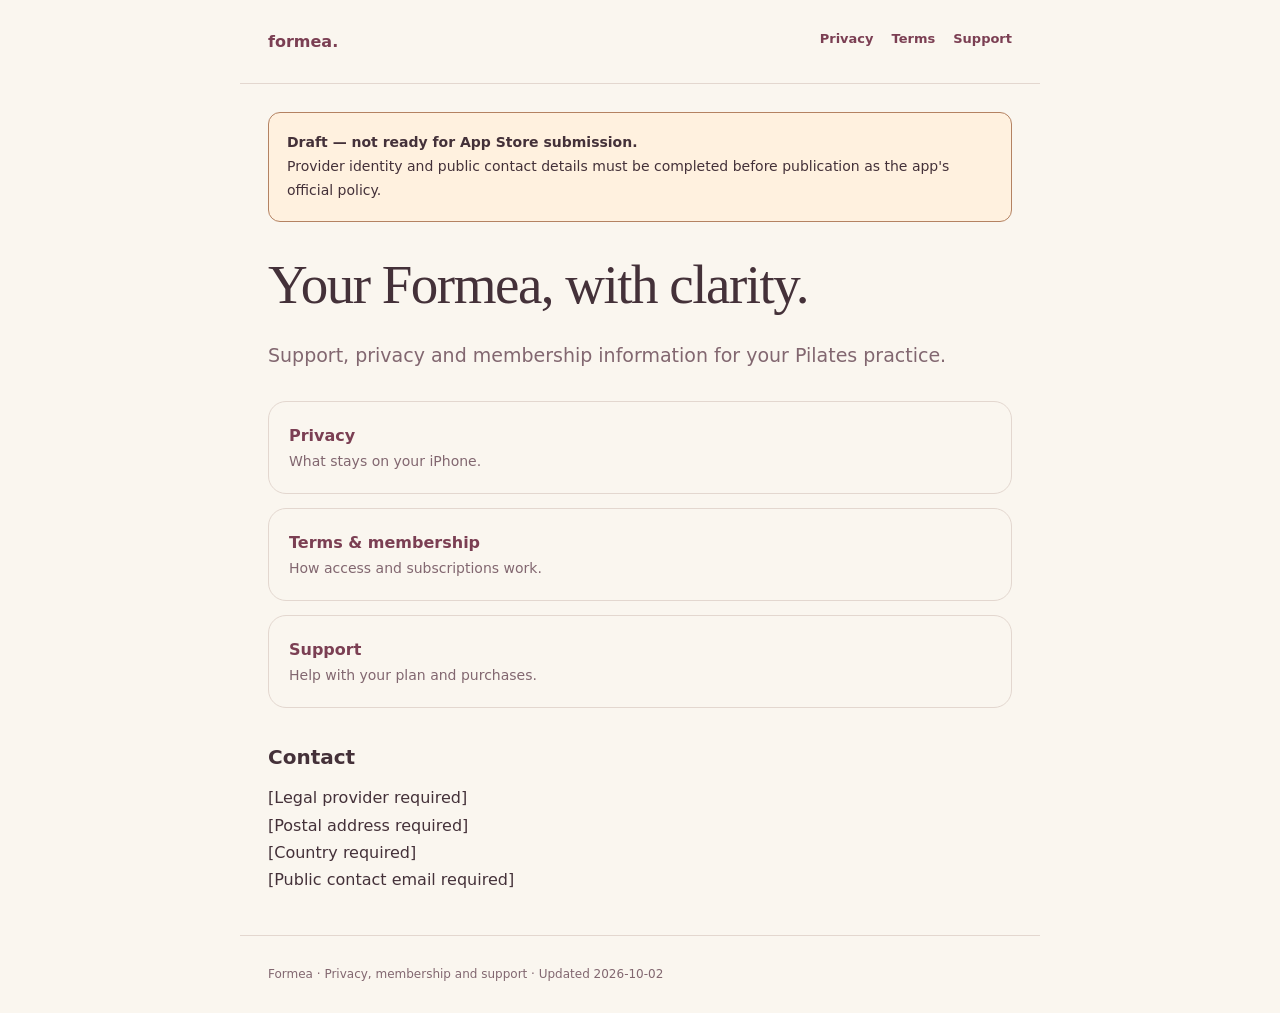
==== site/index.html @ febbce37 "Prepare audited Formea privacy, membership and support drafts" ====
<!doctype html><html lang="en"><head><meta charset="utf-8"><meta name="viewport" content="width=device-width,initial-scale=1"><title>Your Formea, with clarity. · Formea</title><link rel="stylesheet" href="style.css"></head><body><header><a href="index.html">formea.</a><nav aria-label="Information"><a href="privacy.html">Privacy</a><a href="terms.html">Terms</a><a href="support.html">Support</a></nav></header><main><aside class="draft"><strong>Draft — not ready for App Store submission.</strong><br>Provider identity and public contact details must be completed before publication as the app's official policy.</aside><h1>Your Formea, with clarity.</h1><p class="lead">Support, privacy and membership information for your Pilates practice.</p><div class="cards"><a href="privacy.html"><strong>Privacy</strong><span>What stays on your iPhone.</span></a><a href="terms.html"><strong>Terms & membership</strong><span>How access and subscriptions work.</span></a><a href="support.html"><strong>Support</strong><span>Help with your plan and purchases.</span></a></div><h2>Contact</h2><p>[Legal provider required]<br>[Postal address required]<br>[Country required]<br>[Public contact email required]</p></main><footer>Formea · Privacy, membership and support · Updated 2026-10-02</footer></body></html>
---- site/style.css ----
*{box-sizing:border-box}body{margin:0;background:#faf6ef;color:#443139;font-family:system-ui,-apple-system,sans-serif;line-height:1.7}header,main,footer{max-width:800px;margin:auto;padding:28px}header{display:flex;justify-content:space-between;gap:20px;border-bottom:1px solid #e3d7cf}header a{font-weight:650;text-decoration:none}nav{display:flex;gap:18px;font-size:13px}a{color:#7b3f53;text-underline-offset:4px}h1{font-family:Georgia,serif;font-weight:400;letter-spacing:-1.5px;font-size:clamp(36px,6vw,55px);line-height:1.12;margin:32px 0 24px}h2{font-size:20px;margin:36px 0 12px;line-height:1.3}.lead{font-size:19px;color:#826770}p{margin:14px 0}.draft{border:1px solid #b48262;background:#fff1df;padding:18px;border-radius:12px;font-size:14px}.cards{display:grid;gap:14px;margin:30px 0}.cards a{border:1px solid #e3d7cf;border-radius:18px;padding:20px;text-decoration:none}.cards strong,.cards span{display:block}.cards span{font-size:14px;color:#826770}footer{font-size:12px;color:#826770;border-top:1px solid #e3d7cf}@media(max-width:480px){header{display:block}nav{margin-top:12px}main{padding:20px}}
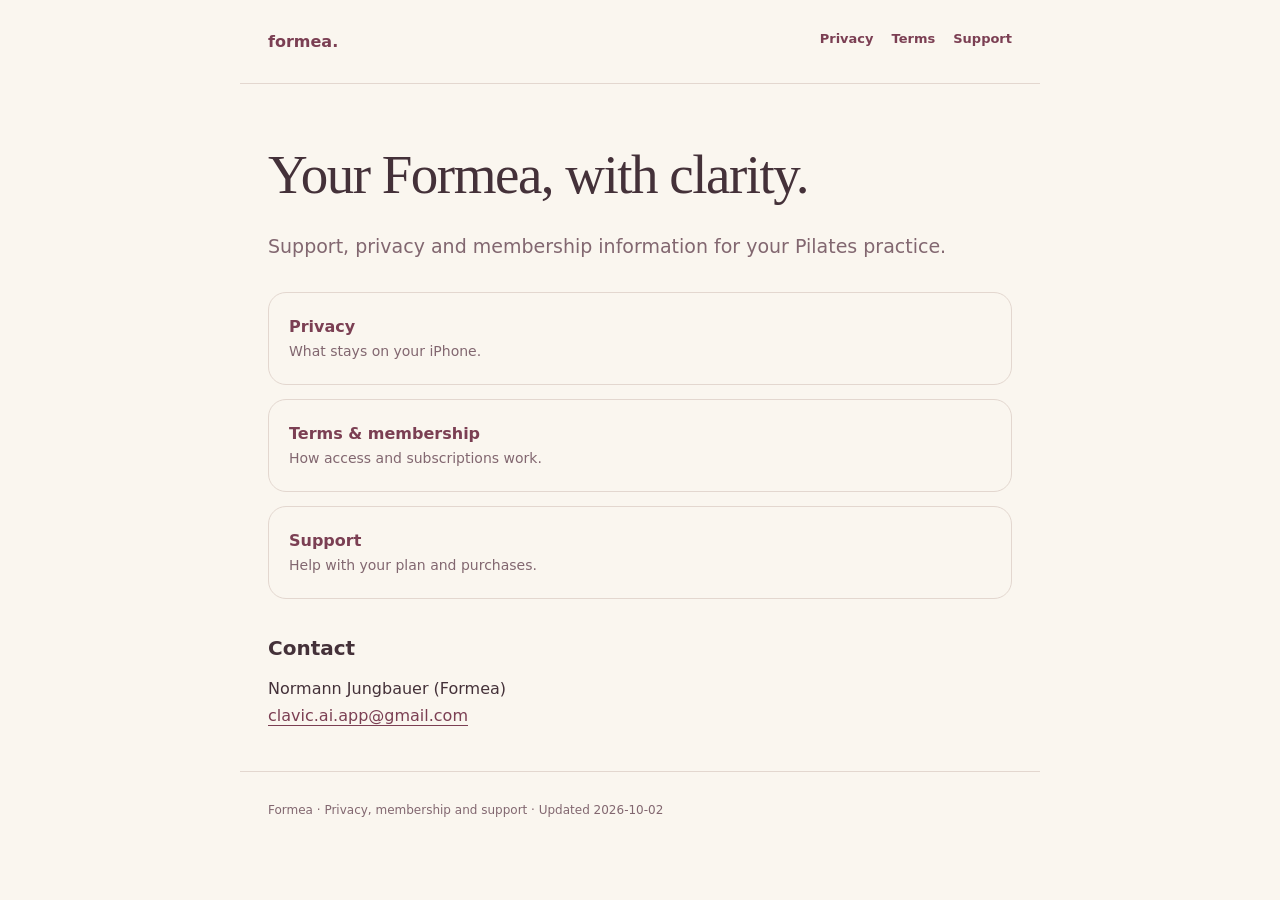
==== commit 7cf9472a: "Identify Formea provider and publish contact information" ====
--- a/site/index.html
+++ b/site/index.html
@@ -1 +1 @@
-<!doctype html><html lang="en"><head><meta charset="utf-8"><meta name="viewport" content="width=device-width,initial-scale=1"><title>Your Formea, with clarity. · Formea</title><link rel="stylesheet" href="style.css"></head><body><header><a href="index.html">formea.</a><nav aria-label="Information"><a href="privacy.html">Privacy</a><a href="terms.html">Terms</a><a href="support.html">Support</a></nav></header><main><aside class="draft"><strong>Draft — not ready for App Store submission.</strong><br>Provider identity and public contact details must be completed before publication as the app's official policy.</aside><h1>Your Formea, with clarity.</h1><p class="lead">Support, privacy and membership information for your Pilates practice.</p><div class="cards"><a href="privacy.html"><strong>Privacy</strong><span>What stays on your iPhone.</span></a><a href="terms.html"><strong>Terms & membership</strong><span>How access and subscriptions work.</span></a><a href="support.html"><strong>Support</strong><span>Help with your plan and purchases.</span></a></div><h2>Contact</h2><p>[Legal provider required]<br>[Postal address required]<br>[Country required]<br>[Public contact email required]</p></main><footer>Formea · Privacy, membership and support · Updated 2026-10-02</footer></body></html>+<!doctype html><html lang="en"><head><meta charset="utf-8"><meta name="viewport" content="width=device-width,initial-scale=1"><title>Your Formea, with clarity. · Formea</title><link rel="stylesheet" href="style.css"></head><body><header><a href="index.html">formea.</a><nav aria-label="Information"><a href="privacy.html">Privacy</a><a href="terms.html">Terms</a><a href="support.html">Support</a></nav></header><main><h1>Your Formea, with clarity.</h1><p class="lead">Support, privacy and membership information for your Pilates practice.</p><div class="cards"><a href="privacy.html"><strong>Privacy</strong><span>What stays on your iPhone.</span></a><a href="terms.html"><strong>Terms & membership</strong><span>How access and subscriptions work.</span></a><a href="support.html"><strong>Support</strong><span>Help with your plan and purchases.</span></a></div><h2>Contact</h2><p>Normann Jungbauer (Formea)<br><a href="mailto:clavic.ai.app@gmail.com">clavic.ai.app@gmail.com</a></p></main><footer>Formea · Privacy, membership and support · Updated 2026-10-02</footer></body></html>
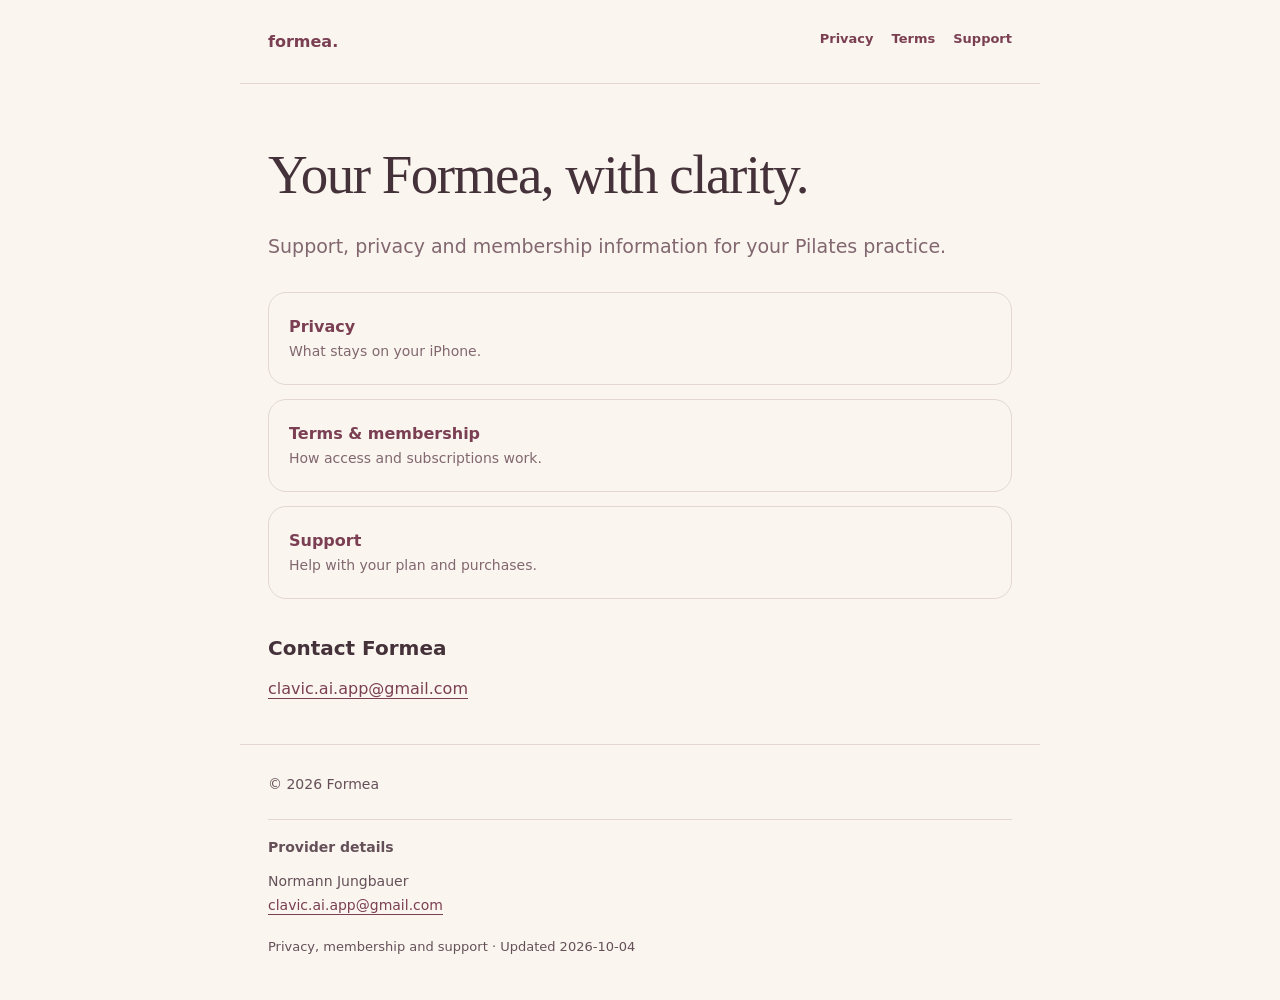
==== commit a8c802c5: "Keep Formea branding prominent and provider details in document footers" ====
--- a/site/index.html
+++ b/site/index.html
@@ -1 +1 @@
-<!doctype html><html lang="en"><head><meta charset="utf-8"><meta name="viewport" content="width=device-width,initial-scale=1"><title>Your Formea, with clarity. · Formea</title><link rel="stylesheet" href="style.css"></head><body><header><a href="index.html">formea.</a><nav aria-label="Information"><a href="privacy.html">Privacy</a><a href="terms.html">Terms</a><a href="support.html">Support</a></nav></header><main><h1>Your Formea, with clarity.</h1><p class="lead">Support, privacy and membership information for your Pilates practice.</p><div class="cards"><a href="privacy.html"><strong>Privacy</strong><span>What stays on your iPhone.</span></a><a href="terms.html"><strong>Terms & membership</strong><span>How access and subscriptions work.</span></a><a href="support.html"><strong>Support</strong><span>Help with your plan and purchases.</span></a></div><h2>Contact</h2><p>Normann Jungbauer (Formea)<br><a href="mailto:clavic.ai.app@gmail.com">clavic.ai.app@gmail.com</a></p></main><footer>Formea · Privacy, membership and support · Updated 2026-10-02</footer></body></html>+<!doctype html><html lang="en"><head><meta charset="utf-8"><meta name="viewport" content="width=device-width,initial-scale=1"><title>Your Formea, with clarity. · Formea</title><link rel="stylesheet" href="style.css"></head><body><header><a href="index.html">formea.</a><nav aria-label="Information"><a href="privacy.html">Privacy</a><a href="terms.html">Terms</a><a href="support.html">Support</a></nav></header><main><h1>Your Formea, with clarity.</h1><p class="lead">Support, privacy and membership information for your Pilates practice.</p><div class="cards"><a href="privacy.html"><strong>Privacy</strong><span>What stays on your iPhone.</span></a><a href="terms.html"><strong>Terms & membership</strong><span>How access and subscriptions work.</span></a><a href="support.html"><strong>Support</strong><span>Help with your plan and purchases.</span></a></div><h2>Contact Formea</h2><p><a href="mailto:clavic.ai.app@gmail.com">clavic.ai.app@gmail.com</a></p></main><footer><p class="copyright">© 2026 Formea</p><section class="provider" id="provider-details" aria-labelledby="provider-heading"><h2 id="provider-heading">Provider details</h2><p>Normann Jungbauer<br><a href="mailto:clavic.ai.app@gmail.com">clavic.ai.app@gmail.com</a></p></section><p class="updated">Privacy, membership and support · Updated 2026-10-04</p></footer></body></html>
--- a/site/style.css
+++ b/site/style.css
@@ -1 +1 @@
-*{box-sizing:border-box}body{margin:0;background:#faf6ef;color:#443139;font-family:system-ui,-apple-system,sans-serif;line-height:1.7}header,main,footer{max-width:800px;margin:auto;padding:28px}header{display:flex;justify-content:space-between;gap:20px;border-bottom:1px solid #e3d7cf}header a{font-weight:650;text-decoration:none}nav{display:flex;gap:18px;font-size:13px}a{color:#7b3f53;text-underline-offset:4px}h1{font-family:Georgia,serif;font-weight:400;letter-spacing:-1.5px;font-size:clamp(36px,6vw,55px);line-height:1.12;margin:32px 0 24px}h2{font-size:20px;margin:36px 0 12px;line-height:1.3}.lead{font-size:19px;color:#826770}p{margin:14px 0}.draft{border:1px solid #b48262;background:#fff1df;padding:18px;border-radius:12px;font-size:14px}.cards{display:grid;gap:14px;margin:30px 0}.cards a{border:1px solid #e3d7cf;border-radius:18px;padding:20px;text-decoration:none}.cards strong,.cards span{display:block}.cards span{font-size:14px;color:#826770}footer{font-size:12px;color:#826770;border-top:1px solid #e3d7cf}@media(max-width:480px){header{display:block}nav{margin-top:12px}main{padding:20px}}+*{box-sizing:border-box}body{margin:0;background:#faf6ef;color:#443139;font-family:system-ui,-apple-system,sans-serif;line-height:1.7}header,main,footer{max-width:800px;margin:auto;padding:28px}header{display:flex;justify-content:space-between;gap:20px;border-bottom:1px solid #e3d7cf}header a{font-weight:650;text-decoration:none}nav{display:flex;gap:18px;font-size:13px}a{color:#7b3f53;text-underline-offset:4px}h1{font-family:Georgia,serif;font-weight:400;letter-spacing:-1.5px;font-size:clamp(36px,6vw,55px);line-height:1.12;margin:32px 0 24px}h2{font-size:20px;margin:36px 0 12px;line-height:1.3}.lead{font-size:19px;color:#826770}p{margin:14px 0}.draft{border:1px solid #b48262;background:#fff1df;padding:18px;border-radius:12px;font-size:14px}.cards{display:grid;gap:14px;margin:30px 0}.cards a{border:1px solid #e3d7cf;border-radius:18px;padding:20px;text-decoration:none}.cards strong,.cards span{display:block}.cards span{font-size:14px;color:#826770}footer{font-size:14px;color:#655059;border-top:1px solid #e3d7cf}footer .copyright{margin:0}footer .provider{margin-top:22px;padding-top:18px;border-top:1px solid #e3d7cf}footer h2{font-size:14px;font-weight:600;margin:0 0 8px}footer .updated{font-size:13px;margin-top:18px}@media(max-width:480px){header{display:block}nav{margin-top:12px}main{padding:20px}}
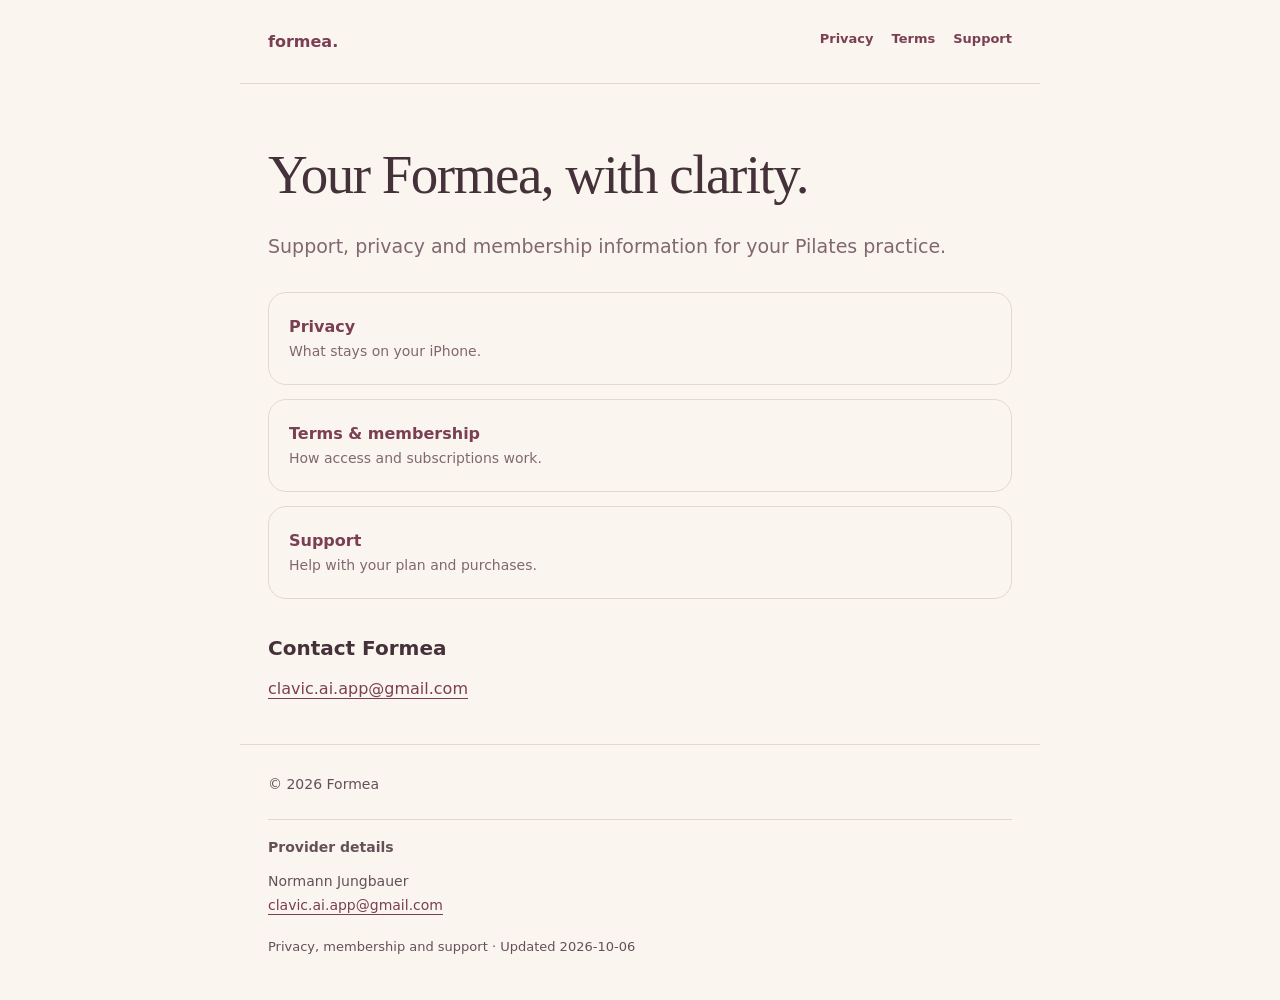
==== commit 0cedb2dd: "Publish current RevenueCat disclosures and extra workout terms" ====
--- a/site/index.html
+++ b/site/index.html
@@ -1 +1 @@
-<!doctype html><html lang="en"><head><meta charset="utf-8"><meta name="viewport" content="width=device-width,initial-scale=1"><title>Your Formea, with clarity. · Formea</title><link rel="stylesheet" href="style.css"></head><body><header><a href="index.html">formea.</a><nav aria-label="Information"><a href="privacy.html">Privacy</a><a href="terms.html">Terms</a><a href="support.html">Support</a></nav></header><main><h1>Your Formea, with clarity.</h1><p class="lead">Support, privacy and membership information for your Pilates practice.</p><div class="cards"><a href="privacy.html"><strong>Privacy</strong><span>What stays on your iPhone.</span></a><a href="terms.html"><strong>Terms & membership</strong><span>How access and subscriptions work.</span></a><a href="support.html"><strong>Support</strong><span>Help with your plan and purchases.</span></a></div><h2>Contact Formea</h2><p><a href="mailto:clavic.ai.app@gmail.com">clavic.ai.app@gmail.com</a></p></main><footer><p class="copyright">© 2026 Formea</p><section class="provider" id="provider-details" aria-labelledby="provider-heading"><h2 id="provider-heading">Provider details</h2><p>Normann Jungbauer<br><a href="mailto:clavic.ai.app@gmail.com">clavic.ai.app@gmail.com</a></p></section><p class="updated">Privacy, membership and support · Updated 2026-10-04</p></footer></body></html>+<!doctype html><html lang="en"><head><meta charset="utf-8"><meta name="viewport" content="width=device-width,initial-scale=1"><title>Your Formea, with clarity. · Formea</title><link rel="stylesheet" href="style.css"></head><body><header><a href="index.html">formea.</a><nav aria-label="Information"><a href="privacy.html">Privacy</a><a href="terms.html">Terms</a><a href="support.html">Support</a></nav></header><main><h1>Your Formea, with clarity.</h1><p class="lead">Support, privacy and membership information for your Pilates practice.</p><div class="cards"><a href="privacy.html"><strong>Privacy</strong><span>What stays on your iPhone.</span></a><a href="terms.html"><strong>Terms & membership</strong><span>How access and subscriptions work.</span></a><a href="support.html"><strong>Support</strong><span>Help with your plan and purchases.</span></a></div><h2>Contact Formea</h2><p><a href="mailto:clavic.ai.app@gmail.com">clavic.ai.app@gmail.com</a></p></main><footer><p class="copyright">© 2026 Formea</p><section class="provider" id="provider-details" aria-labelledby="provider-heading"><h2 id="provider-heading">Provider details</h2><p>Normann Jungbauer<br><a href="mailto:clavic.ai.app@gmail.com">clavic.ai.app@gmail.com</a></p></section><p class="updated">Privacy, membership and support · Updated 2026-10-06</p></footer></body></html>
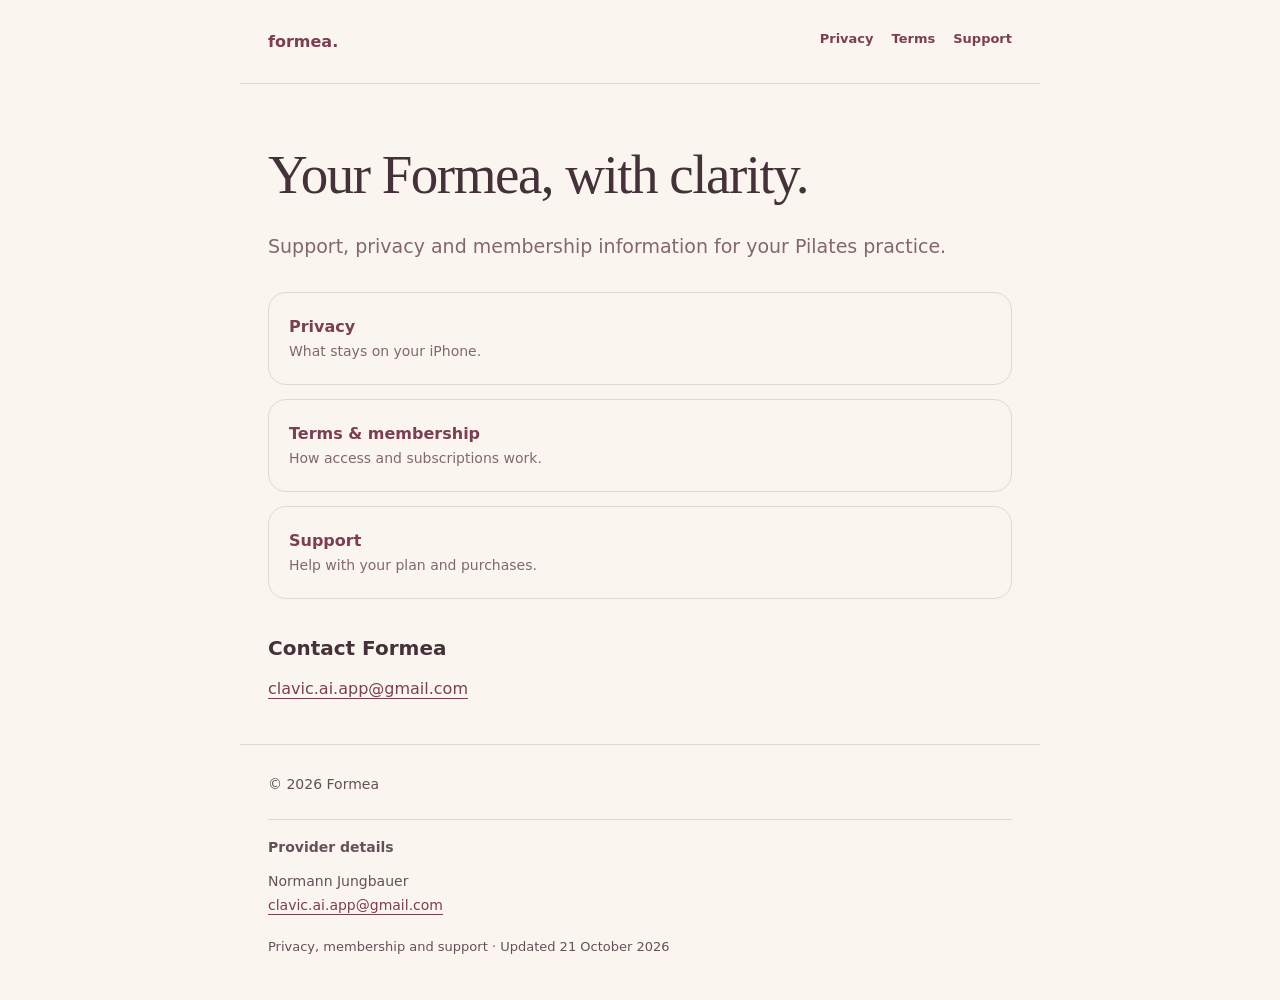
==== commit 34fa2eb0: "Disclose optional Formea 1.2 ad measurement and update focus plans" ====
--- a/site/index.html
+++ b/site/index.html
@@ -1 +1 @@
-<!doctype html><html lang="en"><head><meta charset="utf-8"><meta name="viewport" content="width=device-width,initial-scale=1"><title>Your Formea, with clarity. · Formea</title><link rel="stylesheet" href="style.css"></head><body><header><a href="index.html">formea.</a><nav aria-label="Information"><a href="privacy.html">Privacy</a><a href="terms.html">Terms</a><a href="support.html">Support</a></nav></header><main><h1>Your Formea, with clarity.</h1><p class="lead">Support, privacy and membership information for your Pilates practice.</p><div class="cards"><a href="privacy.html"><strong>Privacy</strong><span>What stays on your iPhone.</span></a><a href="terms.html"><strong>Terms & membership</strong><span>How access and subscriptions work.</span></a><a href="support.html"><strong>Support</strong><span>Help with your plan and purchases.</span></a></div><h2>Contact Formea</h2><p><a href="mailto:clavic.ai.app@gmail.com">clavic.ai.app@gmail.com</a></p></main><footer><p class="copyright">© 2026 Formea</p><section class="provider" id="provider-details" aria-labelledby="provider-heading"><h2 id="provider-heading">Provider details</h2><p>Normann Jungbauer<br><a href="mailto:clavic.ai.app@gmail.com">clavic.ai.app@gmail.com</a></p></section><p class="updated">Privacy, membership and support · Updated 2026-10-06</p></footer></body></html>+<!doctype html><html lang="en"><head><meta charset="utf-8"><meta name="viewport" content="width=device-width,initial-scale=1"><title>Your Formea, with clarity. · Formea</title><link rel="stylesheet" href="style.css"></head><body><header><a href="index.html">formea.</a><nav aria-label="Information"><a href="privacy.html">Privacy</a><a href="terms.html">Terms</a><a href="support.html">Support</a></nav></header><main><h1>Your Formea, with clarity.</h1><p class="lead">Support, privacy and membership information for your Pilates practice.</p><div class="cards"><a href="privacy.html"><strong>Privacy</strong><span>What stays on your iPhone.</span></a><a href="terms.html"><strong>Terms & membership</strong><span>How access and subscriptions work.</span></a><a href="support.html"><strong>Support</strong><span>Help with your plan and purchases.</span></a></div><h2>Contact Formea</h2><p><a href="mailto:clavic.ai.app@gmail.com">clavic.ai.app@gmail.com</a></p></main><footer><p class="copyright">© 2026 Formea</p><section class="provider" id="provider-details" aria-labelledby="provider-heading"><h2 id="provider-heading">Provider details</h2><p>Normann Jungbauer<br><a href="mailto:clavic.ai.app@gmail.com">clavic.ai.app@gmail.com</a></p></section><p class="updated">Privacy, membership and support · Updated 21 October 2026</p></footer></body></html>
